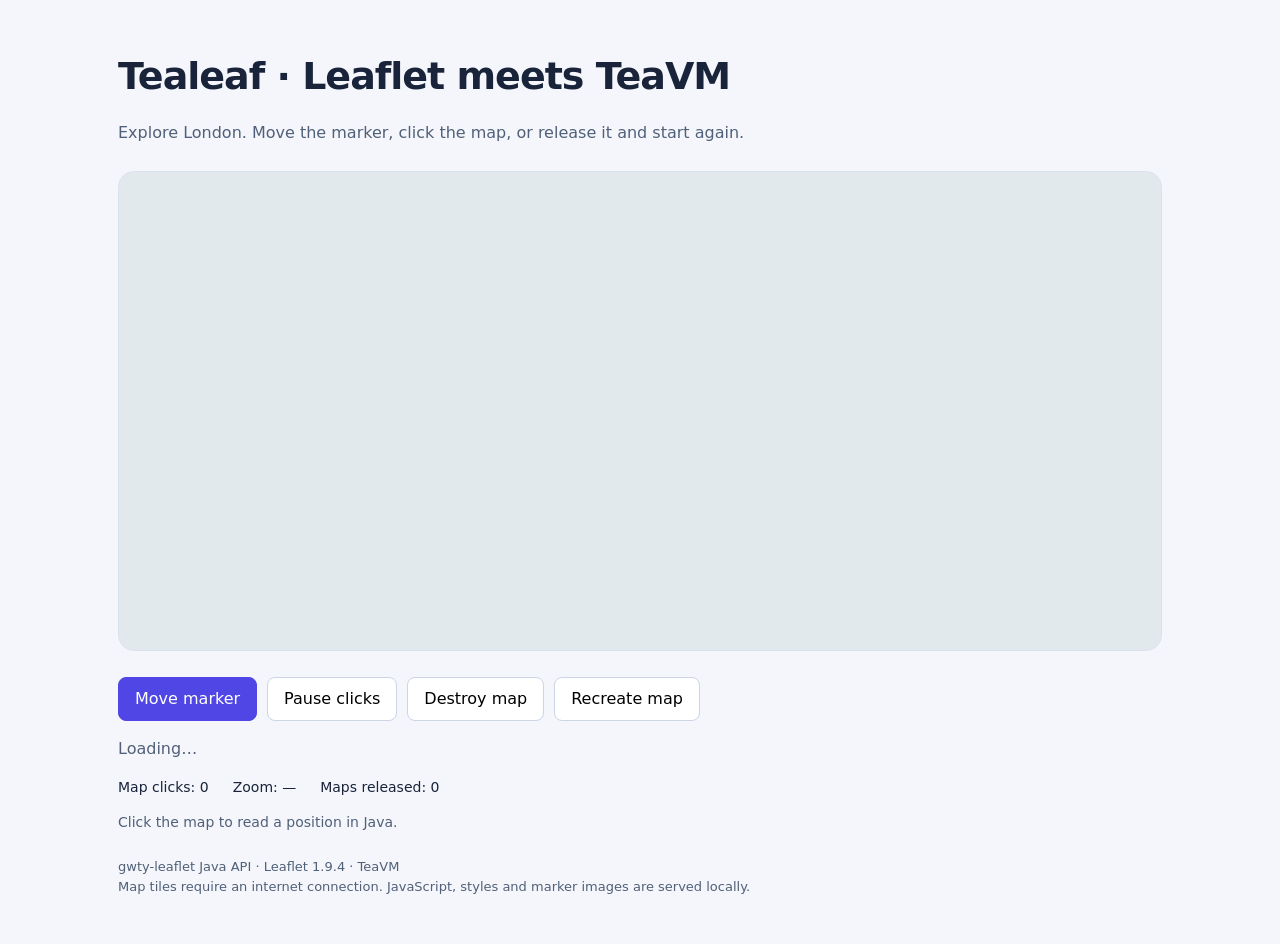
==== leaflet-demo/src/main/webapp/index.html @ 8a3e95e4 "Introduce Tealeaf Java API and Leaflet 1.9.4 browser demo" ====
<!doctype html>
<html lang="en">
<head>
<meta charset="utf-8"><meta name="viewport" content="width=device-width, initial-scale=1">
<title>Tealeaf · Leaflet for TeaVM</title>
<link rel="stylesheet" href="leaflet/leaflet.css">
<style>
*{box-sizing:border-box}body{margin:0;background:#f4f6fb;color:#19243a;font:16px/1.5 system-ui,sans-serif}main{max-width:1100px;margin:48px auto;padding:0 28px}h1{font-size:38px;letter-spacing:-1px;margin-bottom:8px}p{color:#506078}#map{height:480px;border:1px solid #dbe2ef;border-radius:16px;margin:26px 0;background:#e2e9ed}.controls{display:flex;gap:10px;flex-wrap:wrap}button{font:inherit;padding:9px 16px;border:1px solid #cbd5e5;border-radius:8px;background:white;cursor:pointer}button:first-child{background:#4f46e5;color:white;border-color:#4f46e5}button:hover{filter:brightness(.94)}button:focus-visible{outline:3px solid #14b8a6;outline-offset:3px}.metrics{display:flex;gap:24px;flex-wrap:wrap;font-size:14px}footer{margin-top:24px;color:#506078;font-size:13px}#position{font-variant-numeric:tabular-nums;font-size:14px}@media(max-width:600px){main{margin:24px auto;padding:0 16px}h1{font-size:30px}#map{height:380px}}
</style>
</head>
<body><main>
<h1>Tealeaf · Leaflet meets TeaVM</h1>
<p>Explore London. Move the marker, click the map, or release it and start again.</p>
<div id="map" aria-label="Interactive map of London"></div>
<div class="controls"><button id="move">Move marker</button><button id="listen">Pause clicks</button><button id="destroy">Destroy map</button><button id="recreate">Recreate map</button></div>
<p id="status" role="status" aria-live="polite">Loading…</p>
<div class="metrics"><span id="clicks">Map clicks: 0</span><span id="zoom">Zoom: —</span><span id="unloads">Maps released: 0</span></div>
<p id="position">Click the map to read a position in Java.</p>
<footer>gwty-leaflet Java API · Leaflet 1.9.4 · TeaVM<br>Map tiles require an internet connection. JavaScript, styles and marker images are served locally.</footer>
</main><script src="leaflet/leaflet.js"></script><script src="maps.js"></script><script>main();</script></body></html>
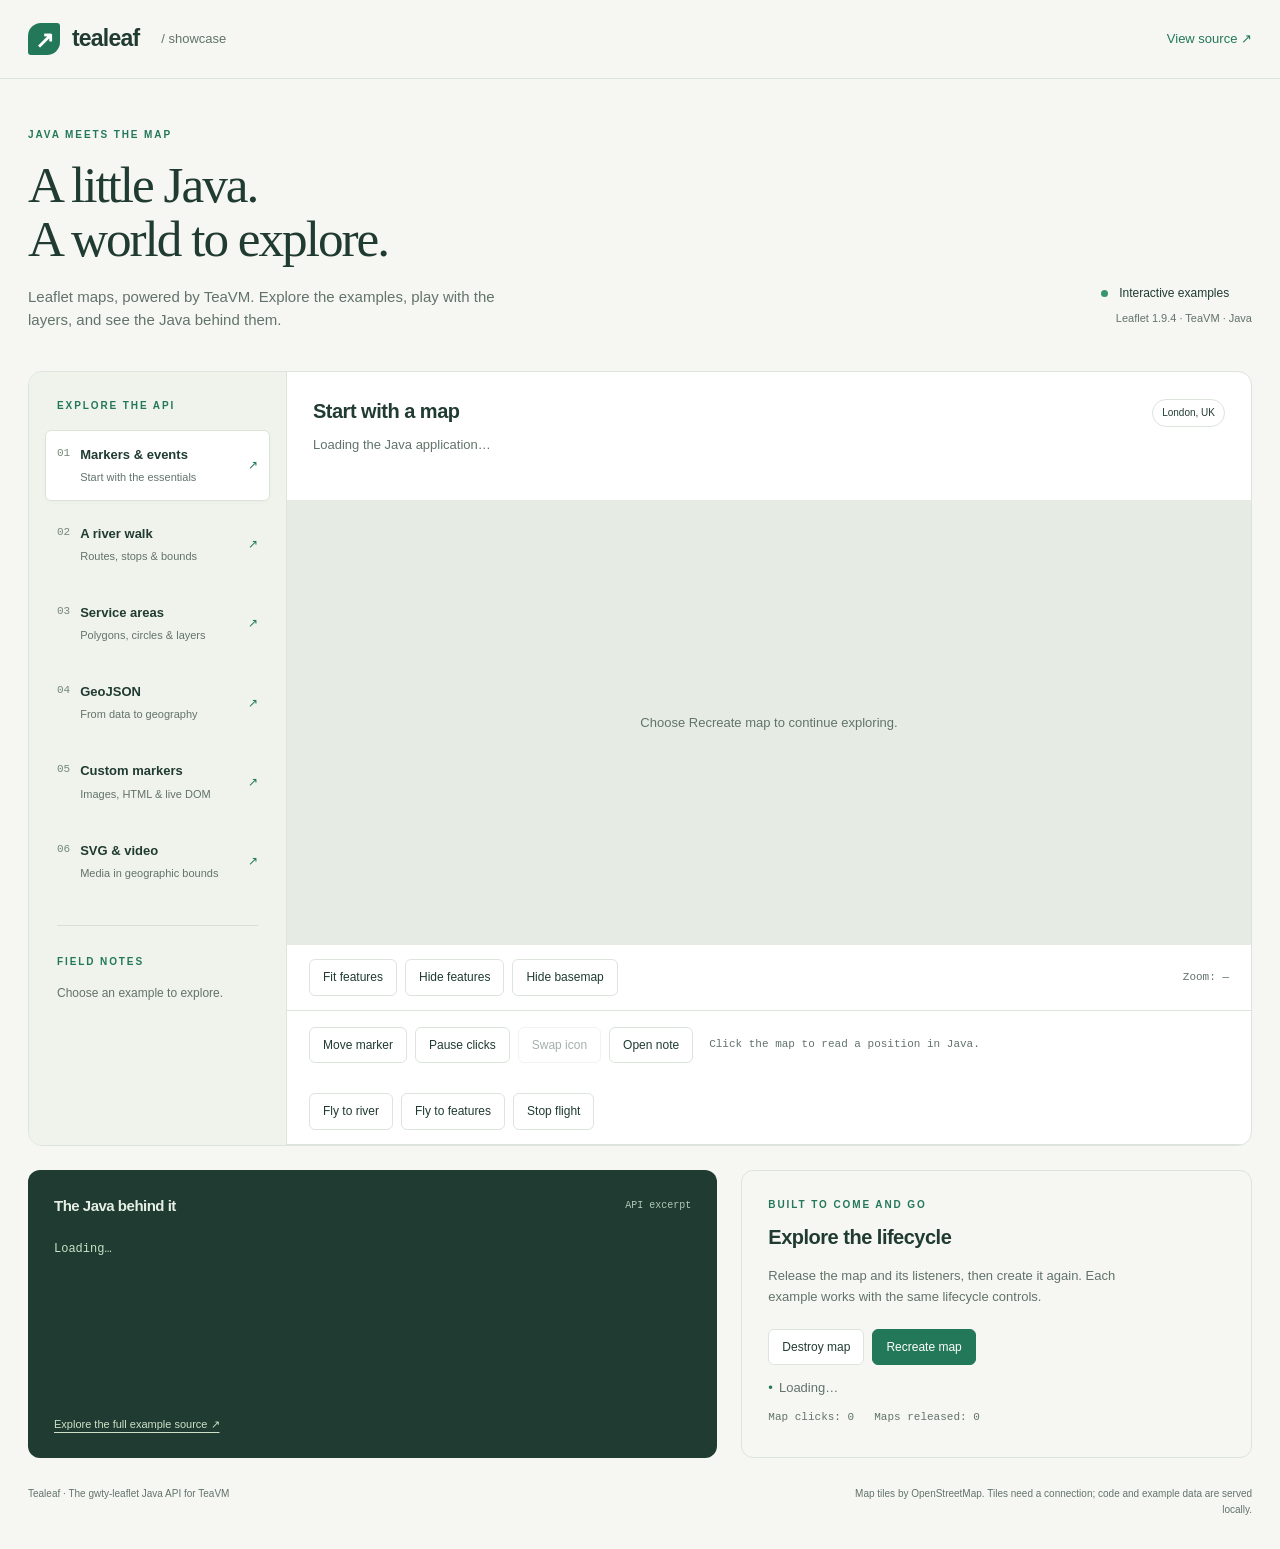
==== commit f72e7e89: "Expand Leaflet API and showcase with bundled runtime loading" ====
--- a/leaflet-demo/src/main/webapp/index.html
+++ b/leaflet-demo/src/main/webapp/index.html
@@ -2,19 +2,31 @@
 <html lang="en">
 <head>
 <meta charset="utf-8"><meta name="viewport" content="width=device-width, initial-scale=1">
-<title>Tealeaf · Leaflet for TeaVM</title>
-<link rel="stylesheet" href="leaflet/leaflet.css">
-<style>
-*{box-sizing:border-box}body{margin:0;background:#f4f6fb;color:#19243a;font:16px/1.5 system-ui,sans-serif}main{max-width:1100px;margin:48px auto;padding:0 28px}h1{font-size:38px;letter-spacing:-1px;margin-bottom:8px}p{color:#506078}#map{height:480px;border:1px solid #dbe2ef;border-radius:16px;margin:26px 0;background:#e2e9ed}.controls{display:flex;gap:10px;flex-wrap:wrap}button{font:inherit;padding:9px 16px;border:1px solid #cbd5e5;border-radius:8px;background:white;cursor:pointer}button:first-child{background:#4f46e5;color:white;border-color:#4f46e5}button:hover{filter:brightness(.94)}button:focus-visible{outline:3px solid #14b8a6;outline-offset:3px}.metrics{display:flex;gap:24px;flex-wrap:wrap;font-size:14px}footer{margin-top:24px;color:#506078;font-size:13px}#position{font-variant-numeric:tabular-nums;font-size:14px}@media(max-width:600px){main{margin:24px auto;padding:0 16px}h1{font-size:30px}#map{height:380px}}
-</style>
+<meta name="description" content="Explore Tealeaf: interactive Leaflet maps written in Java and compiled with TeaVM. Markers, routes, shapes and GeoJSON examples.">
+<title>Tealeaf · Interactive map showcase</title>
+<link rel="stylesheet" href="showcase.css">
 </head>
-<body><main>
-<h1>Tealeaf · Leaflet meets TeaVM</h1>
-<p>Explore London. Move the marker, click the map, or release it and start again.</p>
-<div id="map" aria-label="Interactive map of London"></div>
-<div class="controls"><button id="move">Move marker</button><button id="listen">Pause clicks</button><button id="destroy">Destroy map</button><button id="recreate">Recreate map</button></div>
-<p id="status" role="status" aria-live="polite">Loading…</p>
-<div class="metrics"><span id="clicks">Map clicks: 0</span><span id="zoom">Zoom: —</span><span id="unloads">Maps released: 0</span></div>
-<p id="position">Click the map to read a position in Java.</p>
-<footer>gwty-leaflet Java API · Leaflet 1.9.4 · TeaVM<br>Map tiles require an internet connection. JavaScript, styles and marker images are served locally.</footer>
-</main><script src="leaflet/leaflet.js"></script><script src="maps.js"></script><script>main();</script></body></html>
+<body>
+<header class="topbar"><a class="brand" href="./"><span class="brand-icon" aria-hidden="true">↗</span> tealeaf<span class="brand-label">/ showcase</span></a><a href="https://github.com/instanto-io/tealeaf">View source <span aria-hidden="true">↗</span></a></header>
+<main>
+<section class="intro"><div><p class="eyebrow">JAVA MEETS THE MAP</p><h1>A little Java.<br>A world to explore.</h1><p class="lede">Leaflet maps, powered by TeaVM. Explore the examples, play with the layers, and see the Java behind them.</p></div><div class="intro-note"><span class="live-dot"></span> Interactive examples<span>Leaflet 1.9.4 · TeaVM · Java</span></div></section>
+<div class="workspace">
+<aside class="sidebar"><p class="eyebrow">EXPLORE THE API</p><nav aria-label="Map examples">
+<button id="scene-0" class="scene" aria-pressed="true"><span class="scene-number">01</span><span><strong>Markers &amp; events</strong><small>Start with the essentials</small></span><span aria-hidden="true">↗</span></button>
+<button id="scene-1" class="scene" aria-pressed="false"><span class="scene-number">02</span><span><strong>A river walk</strong><small>Routes, stops &amp; bounds</small></span><span aria-hidden="true">↗</span></button>
+<button id="scene-2" class="scene" aria-pressed="false"><span class="scene-number">03</span><span><strong>Service areas</strong><small>Polygons, circles &amp; layers</small></span><span aria-hidden="true">↗</span></button>
+<button id="scene-3" class="scene" aria-pressed="false"><span class="scene-number">04</span><span><strong>GeoJSON</strong><small>From data to geography</small></span><span aria-hidden="true">↗</span></button>
+<button id="scene-4" class="scene" aria-pressed="false"><span class="scene-number">05</span><span><strong>Custom markers</strong><small>Images, HTML &amp; live DOM</small></span><span aria-hidden="true">↗</span></button>
+<button id="scene-5" class="scene" aria-pressed="false"><span class="scene-number">06</span><span><strong>SVG &amp; video</strong><small>Media in geographic bounds</small></span><span aria-hidden="true">↗</span></button>
+</nav><div class="field-note"><span class="eyebrow">FIELD NOTES</span><p id="scene-details">Choose an example to explore.</p></div></aside>
+<section class="example" aria-labelledby="scene-title"><div class="example-heading"><div><h2 id="scene-title">Start with a map</h2><p id="scene-description">Loading the Java application…</p></div><span class="location">London, UK</span></div>
+<div class="map-wrap"><div id="map" aria-label="Interactive map of London"></div><div class="map-empty">Choose Recreate map to continue exploring.</div></div>
+<div class="map-tools"><div class="controls"><button id="fit">Fit features</button><button id="overlay" aria-pressed="true">Hide features</button><button id="tiles" aria-pressed="true">Hide basemap</button></div><span id="zoom">Zoom: —</span></div>
+<div class="interaction"><div class="controls"><button id="move">Move marker</button><button id="listen">Pause clicks</button><button id="swap" disabled>Swap icon</button><button id="note">Open note</button></div><p id="position">Click the map to read a position in Java.</p></div>
+<div class="map-tools"><div class="controls"><button id="fly">Fly to river</button><button id="fly-bounds">Fly to features</button><button id="stop">Stop flight</button></div></div>
+</section></div>
+<div class="below"><section class="code-panel"><div class="panel-heading"><h2>The Java behind it</h2><span>API excerpt</span></div><pre><code id="code">Loading…</code></pre><a href="https://github.com/instanto-io/tealeaf/tree/main/leaflet-demo/src/main/java/io/instanto/compat/maps">Explore the full example source ↗</a></section>
+<section class="lifecycle"><p class="eyebrow">BUILT TO COME AND GO</p><h2>Explore the lifecycle</h2><p>Release the map and its listeners, then create it again. Each example works with the same lifecycle controls.</p><div class="controls"><button id="destroy">Destroy map</button><button id="recreate" class="primary">Recreate map</button></div><p id="status" role="status" aria-live="polite">Loading…</p><div class="metrics"><span id="clicks">Map clicks: 0</span><span id="unloads">Maps released: 0</span></div></section></div>
+<footer><span>Tealeaf · The gwty-leaflet Java API for TeaVM</span><span>Map tiles by OpenStreetMap. Tiles need a connection; code and example data are served locally.</span></footer>
+</main><script src="maps.js"></script><script>main();</script>
+</body></html>
--- a/leaflet-demo/src/main/webapp/showcase.css
+++ b/leaflet-demo/src/main/webapp/showcase.css
@@ -0,0 +1,3 @@
+:root{color-scheme:light;--ink:#203b31;--muted:#62736b;--line:#dce4dc;--green:#24785a;--paper:#f6f7f2}*{box-sizing:border-box}body{margin:0;background:var(--paper);color:var(--ink);font:15px/1.55 -apple-system,BlinkMacSystemFont,"Segoe UI",sans-serif}a{color:var(--green);text-underline-offset:4px}button,a{-webkit-tap-highlight-color:transparent}.topbar{padding:21px max(28px,calc((100vw - 1360px)/2));display:flex;align-items:center;justify-content:space-between;border-bottom:1px solid var(--line);gap:16px}.topbar>a{font-size:13px;text-decoration:none}.topbar .brand{display:flex;align-items:center;gap:12px;font-weight:750;font-size:23px;letter-spacing:-.8px;color:var(--ink)}.brand-icon{display:grid;place-items:center;background:var(--green);width:32px;height:32px;color:white;border-radius:13px 3px 13px 3px}.brand-label{font-size:13px;font-weight:400;color:var(--muted);letter-spacing:0;margin-left:10px}main{max-width:1416px;margin:auto;padding:0 28px}.intro{display:flex;justify-content:space-between;align-items:flex-end;gap:32px;padding:48px 0 40px}.eyebrow{font-size:10px;font-weight:700;letter-spacing:1.9px;color:var(--green);margin:0 0 16px}h1{font-family:Georgia,serif;font-size:clamp(36px,4vw,58px);font-weight:400;line-height:1.06;letter-spacing:-2px;margin:0 0 18px}.lede{color:var(--muted);max-width:490px;margin:0;font-size:15px}.intro-note{font-size:12px;white-space:nowrap;padding-bottom:4px}.intro-note>span:last-child{display:block;color:var(--muted);font-size:11px;margin:8px 0 0 15px}.live-dot{display:inline-block;width:7px;height:7px;border-radius:50%;background:#37966c;margin-right:8px}.workspace{display:grid;grid-template-columns:258px minmax(0,1fr);border:1px solid var(--line);border-radius:14px;background:#fff;overflow:hidden}.sidebar{padding:26px 16px;background:#f0f3ec;border-right:1px solid var(--line)}.sidebar>.eyebrow{padding-left:12px}nav{display:grid;gap:8px}button{font:inherit;color:var(--ink);background:white;border:1px solid var(--line);border-radius:6px;padding:8px 13px;cursor:pointer;font-size:12px;transition:background .15s}button:hover{background:#edf4ec}button:focus-visible,a:focus-visible,summary:focus-visible{outline:3px solid #bb8b36;outline-offset:3px}button:disabled{cursor:default;opacity:.4}button.primary{background:var(--green);color:white;border-color:var(--green)}button.scene{display:flex;align-items:center;gap:10px;border-color:transparent;background:transparent;text-align:left;padding:14px 11px}.scene[aria-pressed=true]{background:white;border-color:#d9e3d6;box-shadow:0 2px 4px #18392005}.scene-number{color:#75887a;font:11px ui-monospace,monospace;align-self:flex-start;padding-top:2px}.scene strong{font-size:13px;font-weight:600;display:block}.scene small{color:var(--muted);font-size:11px;display:block;margin-top:4px}.scene>span:last-child{margin-left:auto;color:var(--green)}.field-note{margin:28px 12px 0;border-top:1px solid #d5dfd3;padding-top:22px}.field-note p{font-size:12px;color:var(--muted);margin:12px 0 0;line-height:1.8}.example{min-width:0}.example-heading{display:flex;justify-content:space-between;gap:20px;align-items:flex-start;padding:24px 26px 20px;min-height:128px}h2{font-size:20px;letter-spacing:-.5px;font-weight:600;margin:0 0 8px}.example-heading p{font-size:13px;color:var(--muted);max-width:640px;margin:0}.location{font-size:10px;white-space:nowrap;border:1px solid var(--line);border-radius:20px;padding:5px 9px;margin-top:3px}.map-wrap{position:relative}#map{height:445px;background:#e6ece3;z-index:1}.map-empty{position:absolute;inset:0;display:grid;place-items:center;font-size:13px;color:var(--muted);pointer-events:none;z-index:2}#map.leaflet-container+.map-empty{display:none}.leaflet-container{font-family:inherit}.map-tools{display:flex;align-items:center;justify-content:space-between;gap:12px;padding:14px 22px;border-bottom:1px solid var(--line)}.controls{display:flex;gap:8px;flex-wrap:wrap}#zoom{font:11px ui-monospace,monospace;white-space:nowrap;color:var(--muted)}.interaction{display:flex;align-items:center;gap:16px;flex-wrap:wrap;padding:16px 22px}#position{color:var(--muted);font:11px/1.6 ui-monospace,monospace;margin:0;overflow-wrap:anywhere;min-width:0}.below{display:grid;grid-template-columns:1.35fr 1fr;gap:24px;margin-top:24px}.code-panel{background:#203b31;color:#e7f0e5;border-radius:12px;padding:24px 26px;min-width:0}.panel-heading{display:flex;align-items:center;justify-content:space-between;gap:15px}.panel-heading h2{font-size:15px;margin:0}.panel-heading span{font:10px ui-monospace,monospace;color:#b1c7b7}.code-panel pre{margin:22px 0;overflow:auto;min-height:150px;font:12px/1.8 ui-monospace,SFMono-Regular,Consolas,monospace;color:#c9e3c6}.code-panel a{color:#cee0c8;font-size:11px}.lifecycle{border:1px solid var(--line);border-radius:12px;padding:26px}.lifecycle .eyebrow{margin-bottom:10px}.lifecycle>p:not(.eyebrow){font-size:13px;color:var(--muted);max-width:390px}.lifecycle .controls{margin-top:22px}#status{min-height:20px}#status:before{content:'•';color:var(--green);margin-right:6px}.metrics{display:flex;gap:20px;flex-wrap:wrap;font:11px ui-monospace,monospace;color:var(--muted)}footer{display:flex;gap:24px;justify-content:space-between;padding:28px 0 32px;color:var(--muted);font-size:10px}footer>span:last-child{max-width:410px;text-align:right}@media(min-width:1500px){#map{height:510px}}@media(max-width:900px){.workspace{grid-template-columns:210px minmax(0,1fr)}.sidebar{padding:24px 8px}.scene-number{display:none}.example-heading{padding:20px}.location{display:none}.intro{padding:32px 0}.intro-note{display:none}.below{grid-template-columns:1fr 1fr;gap:16px}.code-panel,.lifecycle{padding:22px}#map{height:400px}}@media(max-width:650px){main{padding:0 16px}.topbar{padding:16px}.brand-label{display:none}.intro{padding:30px 0}.workspace{grid-template-columns:1fr}.sidebar{border-right:0;border-bottom:1px solid var(--line);padding:16px 10px}.sidebar>.eyebrow{margin-bottom:10px}nav{grid-template-columns:1fr 1fr;gap:4px}.scene>span:last-child{display:none}button.scene{padding:10px}.scene strong{font-size:12px}.scene small{font-size:10px}.field-note{margin:14px 10px 0;padding-top:12px}.field-note>.eyebrow{display:none}.field-note p{margin:0;font-size:11px}.example-heading{min-height:0;padding:18px}h2{font-size:18px}#map{height:350px}.map-tools{padding:12px;flex-wrap:wrap}.interaction{padding:12px}.below{grid-template-columns:1fr}.code-panel pre{font-size:11px}footer{display:block}footer>span{display:block}footer>span:last-child{text-align:left;margin-top:10px}.leaflet-control-attribution{font-size:9px!important}}
+
+.numbered-pin{display:grid;place-items:center;background:#24785a;color:white;border:3px solid white;border-radius:50%;font-size:18px;font-weight:800;box-shadow:0 3px 12px #183d3255}.live-pin button{width:100px;height:40px;border:2px solid #24785a;border-radius:20px;background:#fff;color:#183d32;font-weight:700;box-shadow:0 3px 12px #183d3233;cursor:pointer}.survey-svg,.survey-video{border:2px solid #fff;box-shadow:0 4px 14px #183d3233}.interaction .controls{flex-wrap:wrap}
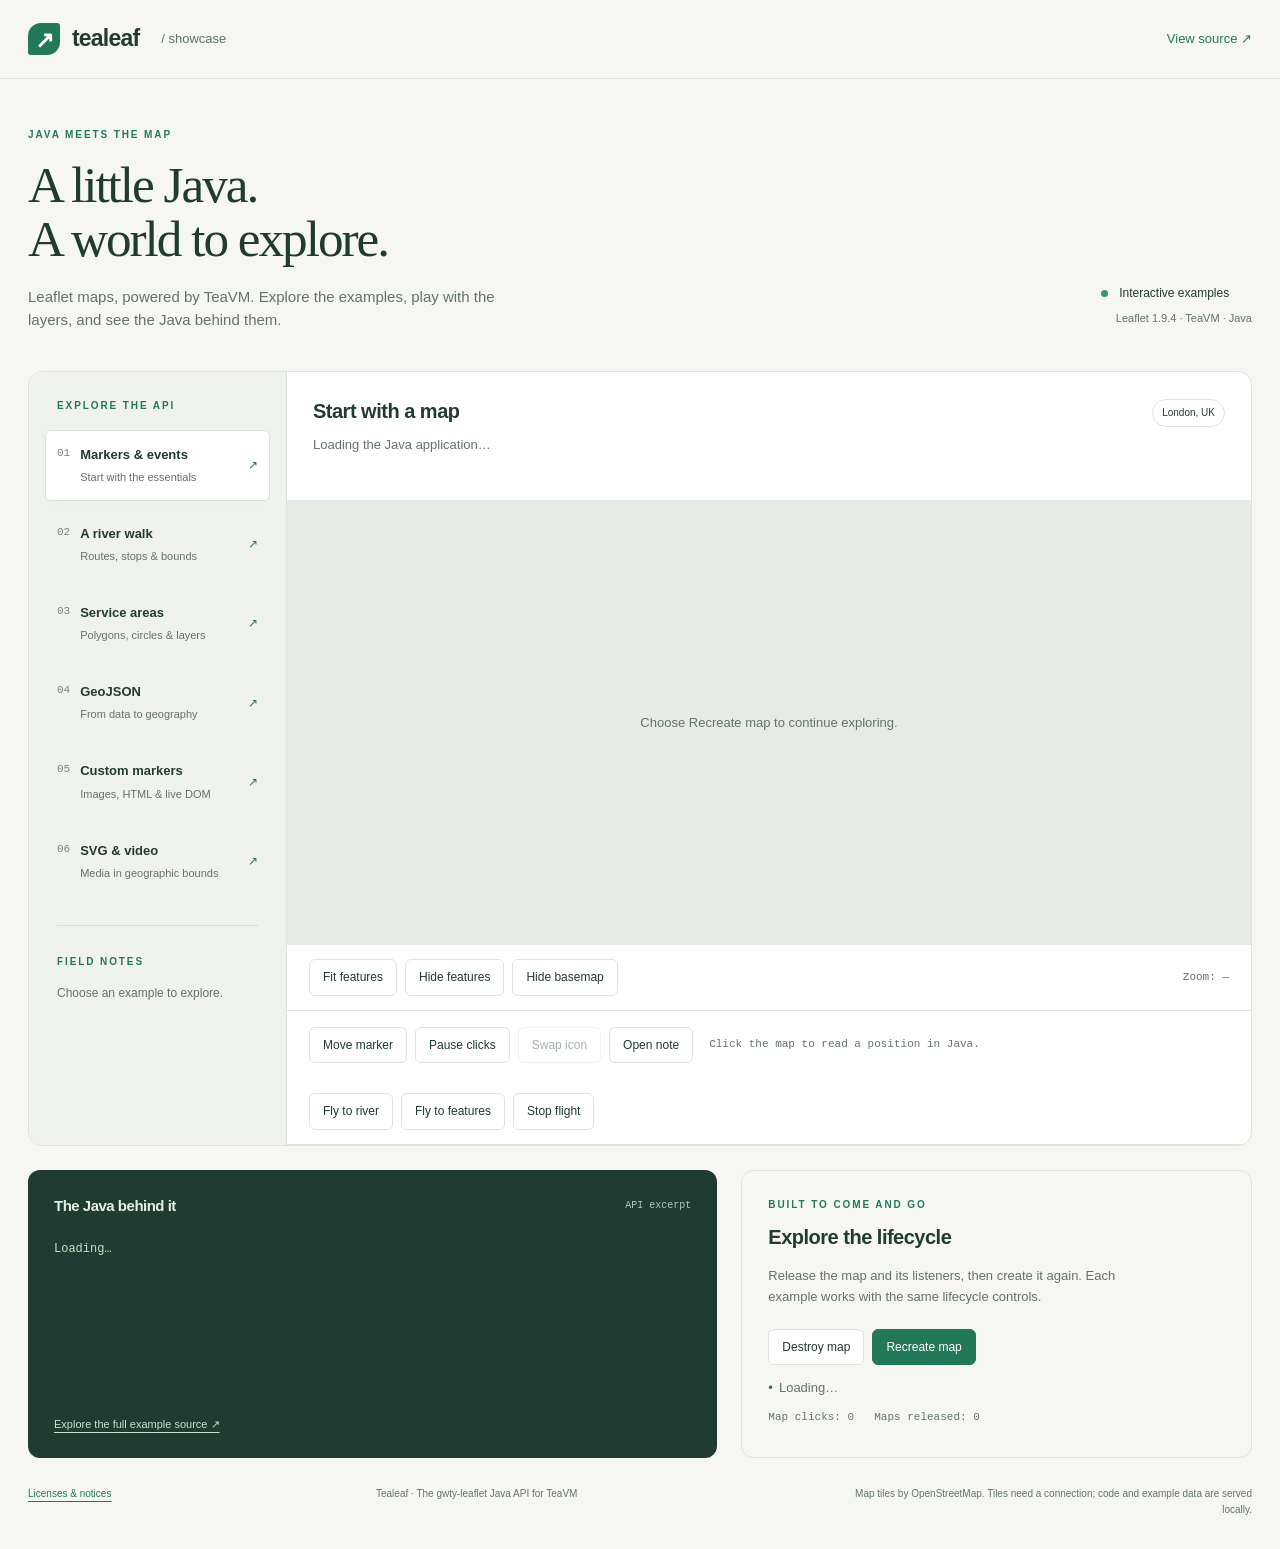
==== commit 9ec7d9df: "Preserve source modification notices and package showcase licenses" ====
--- a/leaflet-demo/src/main/webapp/index.html
+++ b/leaflet-demo/src/main/webapp/index.html
@@ -27,6 +27,6 @@
 </section></div>
 <div class="below"><section class="code-panel"><div class="panel-heading"><h2>The Java behind it</h2><span>API excerpt</span></div><pre><code id="code">Loading…</code></pre><a href="https://github.com/instanto-io/tealeaf/tree/main/leaflet-demo/src/main/java/io/instanto/compat/maps">Explore the full example source ↗</a></section>
 <section class="lifecycle"><p class="eyebrow">BUILT TO COME AND GO</p><h2>Explore the lifecycle</h2><p>Release the map and its listeners, then create it again. Each example works with the same lifecycle controls.</p><div class="controls"><button id="destroy">Destroy map</button><button id="recreate" class="primary">Recreate map</button></div><p id="status" role="status" aria-live="polite">Loading…</p><div class="metrics"><span id="clicks">Map clicks: 0</span><span id="unloads">Maps released: 0</span></div></section></div>
-<footer><span>Tealeaf · The gwty-leaflet Java API for TeaVM</span><span>Map tiles by OpenStreetMap. Tiles need a connection; code and example data are served locally.</span></footer>
+<footer><a href="legal/">Licenses &amp; notices</a><span>Tealeaf · The gwty-leaflet Java API for TeaVM</span><span>Map tiles by OpenStreetMap. Tiles need a connection; code and example data are served locally.</span></footer>
 </main><script src="maps.js"></script><script>main();</script>
 </body></html>
